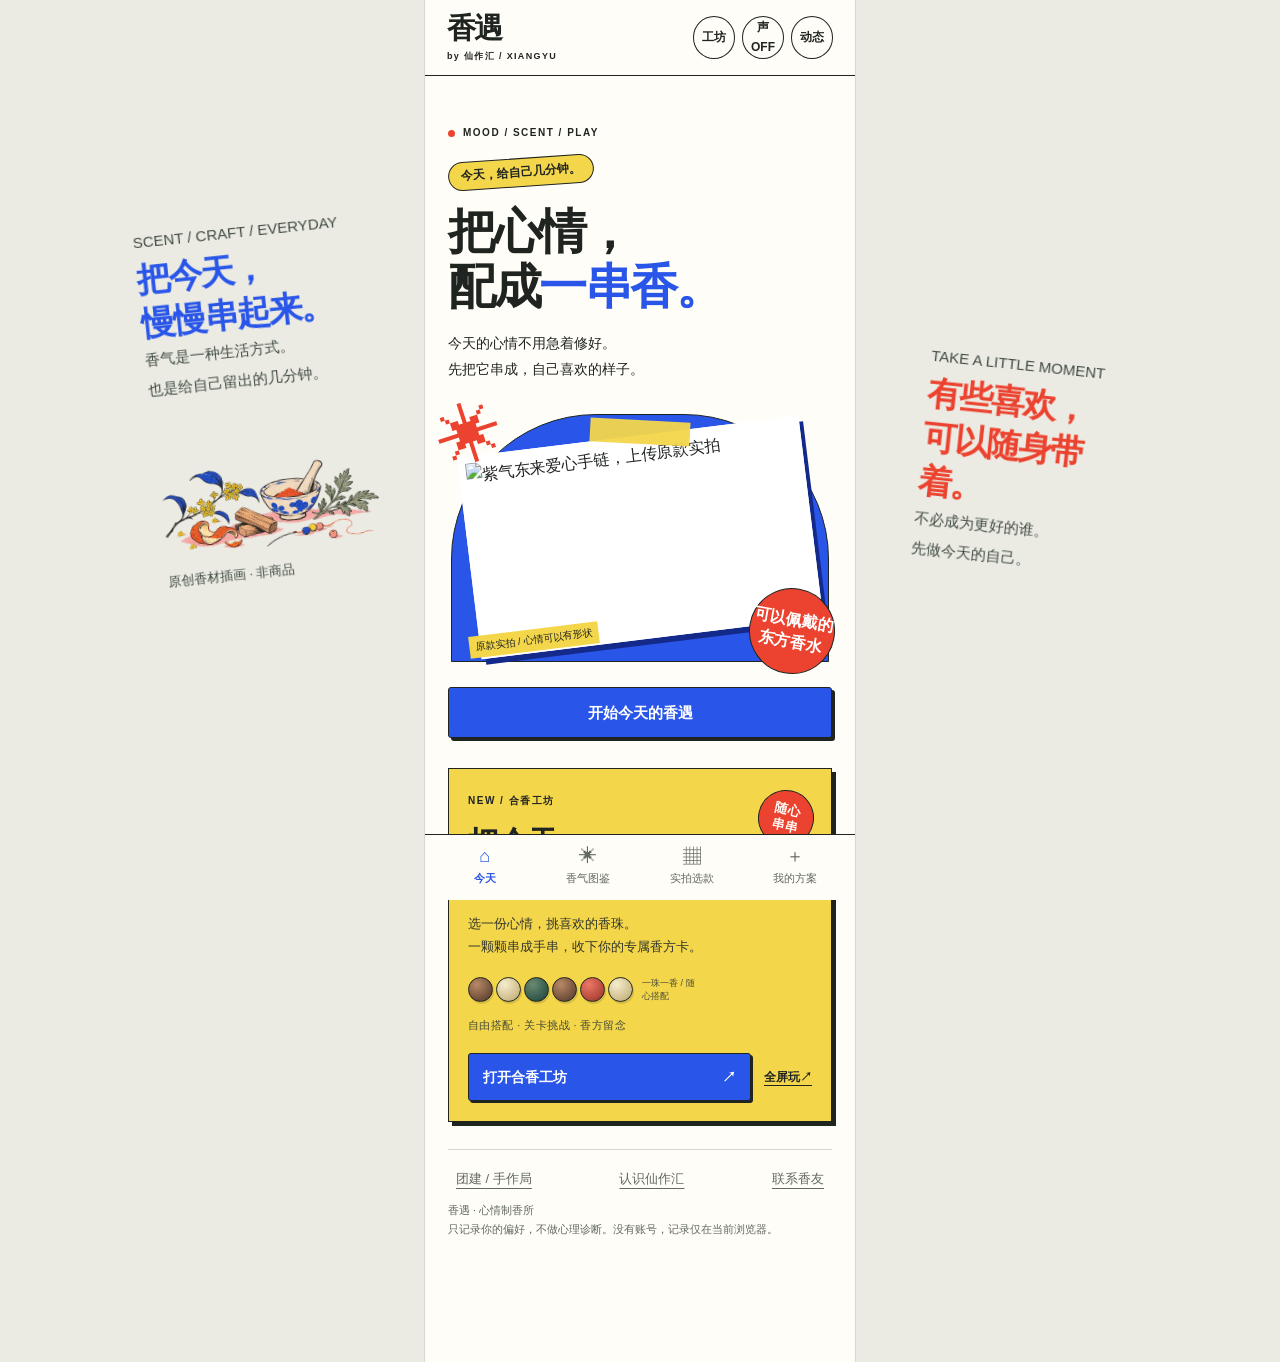
==== index.html @ 8d330be5 "Add files via upload" ====
<!doctype html>
<html lang="zh-CN"><head><meta charset="utf-8"><meta name="viewport" content="width=device-width,initial-scale=1,viewport-fit=cover"><meta name="xiangyu-app" content="v32-transfer"><meta name="theme-color" content="#fffdf7"><meta name="description" content="香遇 by 仙作汇。把心情配成一串香：轻量心境选择、香型意向、实拍参考与可编辑购买方案。"><title>香遇 · 心情制香所｜仙作汇</title><link rel="stylesheet" href="play.css"><link rel="stylesheet" href="v30.css"><link rel="stylesheet" href="photo-viewer.css"><script src="play-data.js" defer></script><link rel="stylesheet" href="play-motion.css"><script src="play-motion.js" defer></script><script src="photo-viewer.js" defer></script><script src="craft-intent.js" defer></script><script src="play.js" defer></script><link rel="stylesheet" href="game-embed.css"><script src="game-embed.js" defer></script><script src="offline-register.js" defer></script></head>
<body><a class="skip-link" href="#app">跳到内容</a><aside class="desktop-note" aria-hidden="true"><span>SCENT / CRAFT / EVERYDAY</span><b>把今天，<br>慢慢串起来。</b><p>香气是一种生活方式。<br>也是给自己留出的几分钟。</p><img class="desktop-art" loading="lazy" src="illustration.png" alt=""><small>原创香材插画 · 非商品</small></aside><aside class="desktop-note desktop-right" aria-hidden="true"><span>TAKE A LITTLE MOMENT</span><b>有些喜欢，<br>可以随身带着。</b><p>不必成为更好的谁。<br>先做今天的自己。</p></aside>
<div class="stage"><header class="masthead"><button class="brand" data-route="home" aria-label="香遇首页">香遇<small>by 仙作汇 / XIANGYU</small></button><div class="header-right"><button class="icon-btn" id="xiangyu-game-nav" data-route="home" aria-label="打开合香工坊">工坊</button><button class="icon-btn" id="sound-toggle" aria-pressed="false" aria-label="开启环境音">声 OFF</button><button class="icon-btn" id="motion-toggle" aria-pressed="false" aria-label="暂停动画">动态</button></div></header><main id="app" tabindex="-1"></main>
<section id="studio-container" class="studio-wrap" hidden><div class="studio-intro"><p class="eyebrow">MY BEAD PLAN</p><h2>我的香珠方案</h2><p class="muted">每件独立调整；混合方案也单独保存。</p></div><div id="studio-loading" class="studio-loading" role="status">正在打开你的方案工作台…</div><iframe id="studio-frame" title="香遇完整购买方案工作台" data-src="atelier.html" loading="lazy"></iframe><div class="studio-actions"><button class="btn" id="studio-contact">复制方案 · 联系香友</button><button class="btn white" data-route="library">继续选款</button></div><p class="tiny" style="padding:0 22px">文字可编辑。尚未下单或付款，店主确认可制作性、报价和工期后再成交。</p></section>
<nav class="footer-nav" aria-label="主要导航"><button data-route="home"><b>⌂</b>今天</button><button data-route="atlas"><b>✳</b>香气图鉴</button><button data-route="library"><b>▦</b>实拍选款</button><button data-route="plan"><b>＋</b><span id="plan-badge">我的方案</span></button></nav></div><div id="toast" class="toast" role="status" hidden></div></body></html>
---- play.css ----
@charset "UTF-8";
:root{--paper:#fffdf7;--ink:#202421;--blue:#2956e8;--red:#eb432f;--yellow:#f4d64b;--pink:#f2a7bd;--green:#2e755f;--line:#242820;--soft:#ecebe3;--muted:#626961}
*{box-sizing:border-box}html{scroll-behavior:smooth;scrollbar-width:none}html::-webkit-scrollbar{display:none}body{margin:0;background:#ecebe3;color:var(--ink);font-family:Arial,'PingFang SC','Microsoft YaHei',sans-serif;font-size:16px;line-height:1.6}button,input,textarea,select{font:inherit}button,a,input,select,textarea{-webkit-tap-highlight-color:transparent}button{cursor:pointer;color:inherit}button:focus-visible,a:focus-visible,input:focus-visible,select:focus-visible,textarea:focus-visible{outline:3px solid var(--blue);outline-offset:4px}[hidden]{display:none!important}button{touch-action:manipulation}a{color:inherit}.stage{width:min(100%,430px);min-height:100svh;margin:auto;background:var(--paper);position:relative;box-shadow:0 0 0 1px #20242118}.masthead{height:76px;padding:14px 22px;display:flex;align-items:center;justify-content:space-between;border-bottom:1.5px solid var(--ink);position:relative;z-index:10;background:var(--paper)}.brand{border:0;background:transparent;text-align:left;line-height:1.1;padding:0;font-weight:950;font-size:29px;letter-spacing:-2px}.brand small{display:block;letter-spacing:.15em;font-size:9px;font-weight:600;margin-top:7px}.header-right{display:flex;gap:7px}.icon-btn{background:transparent;border:1.3px solid var(--ink);width:42px;min-height:42px;border-radius:50%;font-size:12px;font-weight:800}.icon-btn[aria-pressed=true]{background:var(--blue);color:white}.page{padding:24px 23px 112px;min-height:calc(100svh - 76px)}.page.quiet{background:#fffefb}.eyebrow{font-size:10px;letter-spacing:.15em;font-weight:800;text-transform:uppercase;display:flex;align-items:center;gap:8px;margin:0 0 17px}.eyebrow:before{content:'';width:7px;height:7px;border-radius:50%;background:var(--red)}h1,h2,h3,p{margin-top:0}h1{font-size:43px;line-height:1.12;font-weight:950;letter-spacing:-2.5px;margin-bottom:18px}h2{font-size:32px;line-height:1.25;letter-spacing:-1.5px;margin-bottom:14px}h3{font-size:19px;line-height:1.35;letter-spacing:-.5px;margin-bottom:8px}.muted{color:var(--muted);font-size:14px}.tiny{font-size:11px;line-height:1.7;color:var(--muted)}.intro{font-size:15px;line-height:1.85;max-width:33ch}.accent{color:var(--red)}.italic{font-family:Georgia,serif;font-style:italic;letter-spacing:-1px;font-weight:400}.pill{display:inline-block;background:var(--yellow);border:1px solid var(--ink);border-radius:30px;padding:4px 12px;font-size:12px;transform:rotate(-4deg);font-weight:800}.hero{padding-top:25px}.hero h1{font-size:48px;line-height:1.14;margin-bottom:8px}.hero h1 .blue{color:var(--blue)}.hero .intro{font-size:14px;max-width:none;margin:16px 0}.hero-visual{position:relative;margin:32px 3px 25px;height:248px;background:var(--blue);border:1.5px solid var(--ink);border-radius:145px 145px 0 0;isolation:isolate}.hero-photo{position:absolute;right:16px;top:21px;bottom:22px;width:calc(100% - 32px);height:calc(100% - 43px);object-fit:contain;background:#fff;transform:rotate(-7deg);border:7px solid white;box-shadow:4px 6px 0 #132a8b}.hero-tape{position:absolute;background:var(--yellow);height:24px;width:100px;left:calc(50% - 50px);top:5px;transform:rotate(3deg);z-index:2;opacity:.95}.circle-sticker{position:absolute;right:-7px;bottom:-13px;width:86px;height:86px;border-radius:50%;background:var(--red);border:1.5px solid var(--ink);color:white;display:grid;place-content:center;font-size:16px;line-height:1.35;text-align:center;transform:rotate(10deg);font-weight:900}.hero-caption{position:absolute;bottom:10px;left:17px;background:var(--yellow);font-size:10px;padding:3px 6px;transform:rotate(-7deg)}.scribble{font-family:Georgia,serif;position:absolute;left:-13px;top:-31px;font-size:65px;color:var(--red);z-index:3;transform:rotate(-18deg)}.actions{display:flex;flex-direction:column;gap:11px;margin-top:22px}.btn{border:1.5px solid var(--ink);border-radius:3px;background:var(--yellow);font-size:15px;font-weight:800;min-height:51px;padding:13px 17px;line-height:1.5;text-decoration:none;text-align:center;display:inline-flex;justify-content:center;align-items:center;gap:8px;box-shadow:3px 3px 0 var(--ink)}.btn:active{transform:translate(2px,2px);box-shadow:1px 1px 0 var(--ink)}.btn.blue{background:var(--blue);color:white}.btn.white{background:transparent;box-shadow:none}.btn.small{padding:8px 12px;min-height:44px;font-size:13px}.btn:disabled{opacity:.45;cursor:not-allowed}.text-btn{background:none;border:0;text-decoration:underline;text-underline-offset:5px;font-size:13px;min-height:44px;padding:8px;color:var(--muted)}.footer-nav{display:grid;grid-template-columns:repeat(4,1fr);position:fixed;bottom:0;left:50%;transform:translateX(-50%);width:min(100%,430px);background:var(--paper);border-top:1.5px solid var(--ink);padding:9px 8px max(10px,env(safe-area-inset-bottom));z-index:30}.footer-nav button{border:0;background:transparent;min-height:46px;font-size:11px;line-height:1.5;display:grid;justify-items:center;color:var(--muted)}.footer-nav button b{font-size:18px;line-height:1.25;font-weight:500}.footer-nav button[aria-current=page]{color:var(--blue);font-weight:900}.home-links{display:flex;justify-content:space-between;gap:4px;border-top:1px solid #d6d7cd;margin-top:22px;padding-top:7px}.backrow{display:flex;align-items:center;justify-content:space-between;margin-bottom:22px}.back{border:0;background:none;font-size:12px;padding:7px 0;min-height:40px}.progress{display:flex;gap:5px}.progress i{display:block;width:27px;height:4px;background:#dedfd6}.progress i.done{background:var(--blue)}.chapter{font:italic 16px Georgia,serif;margin-bottom:5px;color:var(--blue)}.weather-grid{display:grid;grid-template-columns:1fr 1fr;gap:10px;margin-top:24px}.option{min-height:108px;background:var(--paper);border:1.5px solid #c8ccc3;text-align:left;padding:16px;border-radius:4px;position:relative;transition:transform .18s,background .18s}.option strong{display:block;font-size:16px;font-weight:800;margin-top:5px}.option small{display:block;font-size:12px;line-height:1.6;color:var(--muted)}.option .symbol{font-size:28px;line-height:1;font-weight:400;color:var(--blue)}.option.selected{border-color:var(--ink);background:var(--yellow);box-shadow:3px 3px 0 var(--ink);transform:rotate(-1.5deg)}.option.selected:after{content:'✓';position:absolute;right:9px;top:7px;font-size:12px;font-weight:bold}.chips{display:flex;flex-wrap:wrap;gap:9px;margin:22px 0}.chip{border:1.3px solid #919a8d;background:var(--paper);padding:10px 16px;border-radius:35px;min-height:44px;font-size:14px}.chip.on{background:var(--blue);color:white;border-color:var(--blue)}.acceptance{background:#f1f1e7;padding:16px 18px;margin-top:20px;border-left:3px solid var(--green);font-size:15px}.label{display:block;font-size:14px;margin:17px 0 7px;font-weight:700}input[type=text],input[type=search],textarea,select{width:100%;background:white;border:1.3px solid #acb4a5;border-radius:4px;padding:13px;color:var(--ink);min-height:48px;font-size:16px}textarea{resize:vertical;min-height:100px}input[type=range]{width:100%;accent-color:var(--blue);min-height:36px}.field-pair{display:grid;grid-template-columns:1fr 1fr;gap:14px}.field-pair>div{min-width:0}.breath-area{min-height:310px;display:grid;place-items:center;position:relative}.breath-orbit{width:205px;height:205px;border:1px solid #d8d9cd;border-radius:50%;display:grid;place-items:center;position:relative}.breath-orbit:after{content:'';position:absolute;inset:-22px;border:1px dashed #d8d9cd;border-radius:50%}.breath-disc{width:158px;height:158px;background:#dce8de;border-radius:50%;display:flex;flex-direction:column;align-items:center;justify-content:center;position:relative;z-index:1;animation:breathe 12s ease-in-out infinite}.breath-disc strong{font-size:27px;font-weight:500;letter-spacing:5px}.breath-disc span{font:14px Georgia,serif;margin-top:6px;color:var(--green)}@keyframes breathe{0%,100%{transform:scale(.87)}25%{transform:scale(1.15)}50%{transform:scale(1.15)}75%{transform:scale(.87)}}.breath-note{text-align:center;font-size:13px;color:var(--green)}.ingredient-card{border:1.5px solid var(--ink);padding:21px;margin:15px 0;position:relative;background:var(--pink);border-radius:5px;overflow:hidden}.ingredient-card.blue-card{background:#e3ebff}.ingredient-card.yellow-card{background:#f9e9a0}.ingredient-card .scent-number{font:italic 35px Georgia,serif;color:#0005;position:absolute;right:18px;top:15px}.ingredient-card h3{font-size:24px;max-width:80%;margin-bottom:8px}.ingredient-card p{font-size:14px;line-height:1.7;margin-bottom:12px}.ingredient-card.chosen{box-shadow:4px 4px 0 var(--ink)}.ingredient-card .row{display:flex;gap:8px}.ingredient-card button{flex:1;min-height:43px;padding:8px;font-size:13px;background:#fff9;border:1px solid var(--ink);border-radius:3px}.ingredient-card .back-note{font-size:12px;padding:12px;background:#fffc;margin:10px 0}.preview-circle{width:100%;height:250px;display:block;background:#f4f4e9;border-radius:50%}.preview-caption{text-align:center;font-size:11px;color:var(--muted);margin-top:9px}.palette-row{display:grid;grid-template-columns:repeat(3,1fr);gap:10px;margin-top:22px}.palette{padding:14px 4px;border:1.4px solid #b2b8aa;background:white;border-radius:4px;font-size:11px;min-height:84px}.palette.on{border-color:var(--blue);box-shadow:2px 2px 0 var(--blue)}.palette i{display:inline-block;width:24px;height:24px;border-radius:50%;margin:0 2px;border:1px solid #0002}.size-preview{background:#f0f0e6;padding:16px;text-align:center;border:1px dashed #919a8d;margin:20px 0}.size-preview b{font-size:24px;color:var(--blue)}.ritual-zone{display:grid;place-items:center;min-height:265px;position:relative}.ritual-ring{position:absolute;width:254px;height:254px;border-radius:50%;border:1px dashed #b9bcae;animation:rotate 32s linear infinite}.ritual-ring:after{content:'·';position:absolute;top:-22px;left:120px;color:var(--red);font-size:40px}.ritual-orb{width:187px;height:187px;border-radius:50%;border:1px solid #202421;background:radial-gradient(circle at 33% 28%,#94a28a,#647c63 57%,#244e3d);box-shadow:inset -12px -13px 20px #0003,8px 12px 0 #20242115;display:grid;place-items:center;color:white;font:italic 48px Georgia,serif;touch-action:none}.ritual-orb:active{transform:rotate(18deg) scale(.96)}@keyframes rotate{to{transform:rotate(360deg)}}.ritual-tabs{display:grid;grid-template-columns:repeat(4,1fr);gap:7px;margin-top:8px}.ritual-tabs span{font-size:12px;text-align:center;border-bottom:3px solid #dedfd6;padding-bottom:10px}.ritual-tabs span.done{border-color:var(--blue);color:var(--blue);font-weight:bold}.tap-note{text-align:center;margin-top:18px;font-size:14px}.result-stamp{font:italic 13px Georgia,serif;color:var(--blue);letter-spacing:1px;display:flex;justify-content:space-between}.result-title{text-align:center;margin-top:21px}.result-title h1{font-size:38px}.result-title .pill{margin-top:4px;background:var(--pink)}.result-quote{text-align:center;margin:20px 10px;font-size:15px;line-height:1.85}.ticket{border:1px solid #9ca694;border-radius:3px;padding:18px;margin-top:20px;position:relative;background:#f3f4eb}.ticket dl{margin:0;display:grid;grid-template-columns:70px 1fr;gap:9px;font-size:13px}.ticket dt{color:var(--muted)}.ticket dd{margin:0;font-weight:600;word-break:break-word}.section-label{display:flex;justify-content:space-between;align-items:center;margin:26px 0 12px}.section-label b{font-size:16px}.section-label span{font-size:11px;color:var(--muted)}.photo-grid{display:grid;grid-template-columns:1fr 1fr;gap:15px 11px}.photo-card{min-width:0;background:#fff;border:1px solid #bdc2b5;padding:7px 7px 11px;position:relative}.photo-card:nth-child(3n+1){transform:rotate(-1deg)}.photo-card img{display:block;width:100%;aspect-ratio:4/3;object-fit:contain;background:#fff}.photo-card h3{font-size:12px;line-height:1.55;margin:9px 2px 4px;word-break:break-word}.photo-card p{font-size:10px;color:var(--muted);margin:0 2px 8px}.photo-card button{width:100%;border:1px solid var(--ink);background:var(--paper);min-height:40px;font-size:12px}.photo-card.selected{outline:2px solid var(--blue)}.photo-card.selected button{background:var(--blue);color:white}.card-image{display:block;width:100%;height:auto;border:1px solid var(--ink);margin:22px 0 12px}.share-placeholder{background:#e9eade;padding:30px 20px;border:1px dashed var(--ink)}.nav-tabs{display:flex;gap:7px;overflow-x:auto;max-width:100%;padding-bottom:9px}.nav-tabs button{white-space:nowrap;border:1px solid #9da693;background:white;padding:8px 12px;border-radius:30px;min-height:42px;font-size:12px}.nav-tabs button.active{background:var(--blue);color:white}.atlas-grid{display:grid;grid-template-columns:1fr 1fr;gap:12px;margin-top:20px}.atlas-item{border:1px solid #c7cbbd;padding:17px 12px;border-radius:4px;background:#f0f1e9;min-height:125px}.atlas-item.unlocked{background:var(--yellow);border-color:var(--ink)}.atlas-item .num{font:italic 24px Georgia,serif;display:block;color:#737d6b}.atlas-item strong{display:block;font-size:16px;margin-top:9px}.atlas-item small{font-size:11px}.diary-item{border-top:1px solid #c7cbbd;padding:15px 0}.diary-item button{border:0;background:transparent;text-align:left;min-height:44px;width:100%;font-size:14px}.info-row{border-top:1px solid #c7cbbd;padding:19px 0;font-size:14px}.info-row b{display:block;font-size:17px;margin-bottom:6px}.contact-code{background:var(--blue);color:white;text-align:center;border:1.5px solid var(--ink);padding:24px 8px;margin:25px 0}.contact-code b{font-size:29px;letter-spacing:1px;display:block}.contact-code span{font-size:12px}.contact-code button{background:white;color:var(--blue);border:0;padding:10px 20px;font-size:13px;margin-top:16px;min-height:44px}.order-list{padding-left:22px;font-size:14px;line-height:2.2}.callout{font-size:12px;line-height:1.8;background:#f4f1e5;padding:13px;border-left:2px solid var(--red);margin:20px 0}.art{width:100%;height:150px;object-fit:contain;margin-top:15px}.illustration-label{font-size:10px;color:var(--muted);text-align:right}.studio-wrap{padding:0 0 88px}.studio-intro{padding:18px 21px 0;font-size:12px}.studio-intro h2{font-size:27px}.studio-wrap iframe{width:100%;height:calc(100svh - 230px);min-height:590px;display:block;border:0;background:var(--paper)}.studio-actions{padding:12px 20px;display:flex;gap:8px}.studio-actions .btn{flex:1;font-size:12px;padding:10px 4px}.copy-fallback{width:100%;min-height:110px;margin-top:14px}.toast{position:fixed;z-index:90;bottom:90px;left:50%;transform:translateX(-50%);background:var(--ink);color:white;padding:13px 20px;max-width:90vw;width:max-content;border-radius:6px;font-size:13px;box-shadow:0 2px 10px #0003}.desktop-note{position:fixed;top:24%;width:240px;font-size:15px;line-height:2;left:calc(50% - 530px);color:#3f4b40;transform:rotate(-6deg)}.desktop-note b{display:block;font-size:38px;line-height:1.3;letter-spacing:-2px;color:var(--blue)}.desktop-right{left:auto;right:calc(50% - 535px);top:39%;transform:rotate(6deg);width:220px}.desktop-right b{color:var(--red)}.desktop-art{display:block;width:240px;max-height:220px;object-fit:contain}.section-ribbon{background:var(--yellow);border:1px solid var(--ink);padding:9px 13px;margin-top:23px;font-size:12px;transform:rotate(-1deg)}.empty{padding:30px 18px;background:#f2f2e9;border:1px dashed #9ba793;text-align:center;font-size:14px}.loading{padding:30px 20px;text-align:center}.paused *,body.paused *:before,body.paused *:after{animation-play-state:paused!important;transition:none!important;scroll-behavior:auto!important}.route-enter{animation:enter .24s ease-out}@keyframes enter{from{opacity:.5;transform:translateY(8px)}to{opacity:1;transform:none}}@media(max-width:1000px){.desktop-note{display:none}}@media(max-width:374px){.page{padding:21px 18px 108px}.hero h1{font-size:44px}h1{font-size:39px}.hero-visual{height:224px}.field-pair{gap:9px}.masthead{padding:13px 18px}.ritual-zone{min-height:270px}}@media(prefers-reduced-motion:reduce){*,*:before,*:after{animation:none!important;transition:none!important;scroll-behavior:auto!important}.breath-disc{transform:none!important}}

.page[data-route=result]{padding-bottom:250px}.page[data-route=result] .actions{position:fixed;bottom:78px;left:50%;transform:translateX(-50%);width:min(calc(100% - 46px),384px);z-index:24;background:var(--paper);padding:10px 0 13px;margin:0;border-top:1px solid #b9c1ae;gap:8px}.page[data-route=result] .actions .btn{min-height:47px;padding:10px 14px}
---- v30.css ----
/* v30: quiet utility pages, responsive controls and honest empty states. */
.skip-link{position:fixed;left:12px;top:-80px;z-index:110;background:#fffdf7;border:2px solid #2956e8;padding:12px}.skip-link:focus{top:12px}
.stage{min-height:100dvh}.page{min-width:0}.page h1{overflow-wrap:anywhere}.page h1:focus,.page h2:focus{outline:none}input,textarea,select,button{max-width:100%}input,textarea,select{scroll-margin-top:20px}textarea{line-height:1.7}.page [readonly]{background:#f3f4eb}.header-right{flex-shrink:0}.home-links{flex-wrap:wrap}.footer-nav{padding-bottom:max(10px,env(safe-area-inset-bottom))}.photo-card .photo-zoom{display:block;background:#fff;border:0;padding:0;min-height:0;aspect-ratio:4/3;overflow:hidden;position:relative}.photo-card .photo-zoom:after{content:'↗';position:absolute;right:4px;bottom:4px;width:22px;height:22px;display:grid;place-items:center;border:1px solid #202421;background:#fffdf7;font-size:13px}.photo-card .photo-zoom img{width:100%;height:100%;object-fit:contain}.photo-card.selected .photo-zoom{background:white}.photo-unavailable{font-size:11px;display:grid;height:100%;place-content:center;padding:10px;background:#f1f1e7}.photo-card{content-visibility:auto;contain-intrinsic-size:auto 235px}.photo-card h3{min-height:38px}.selection-tray{position:sticky;bottom:78px;z-index:12;background:#fffdf7f5;border:1px solid #202421;padding:12px;box-shadow:3px 3px 0 #20242122}.selection-tray b{font-size:13px}.selection-tray .btn{min-height:44px;padding:9px 12px;font-size:13px}.page[data-route=library]{padding-bottom:105px}.atlas-item{width:100%;text-align:left;color:#202421;cursor:pointer}.atlas-item strong{line-height:1.5;overflow-wrap:anywhere}.atlas-item:focus-visible{outline:3px solid #2956e8}.atlas-detail{border:1.5px solid #202421;padding:23px;margin-top:24px;background:#e3ebff}.atlas-detail p{font-size:14px}.atlas-detail .actions{margin-top:12px}.diary-item button{display:block;line-height:1.8}.workshop-note{margin-top:30px;border-top:2px solid #2956e8;padding-top:25px;scroll-margin-top:20px}.workshop-note h2{font-size:26px}.workshop-note textarea{min-height:200px}.faq{margin-top:30px;border-top:1px solid #b9c1ae;padding-top:22px}.faq h2{font-size:24px}.faq details{border-bottom:1px solid #d6d7cd;padding:15px 0}.faq summary{font-size:14px;font-weight:700;cursor:pointer;min-height:28px}.faq p{font-size:13px;margin:12px 0 2px;line-height:1.9;color:#626961}.studio-wrap{position:relative}.studio-loading{padding:24px 20px;margin:0 20px;border:1px dashed #acb4a5;color:#626961;text-align:center;font-size:14px}.studio-loading .btn{display:flex;margin-top:12px}.studio-wrap iframe:not([src]):not([srcdoc]){height:0;min-height:0}.studio-intro{padding-top:24px}.studio-wrap iframe{height:calc(100dvh - 210px);min-height:520px}.studio-actions{flex-wrap:wrap}.studio-actions .btn{min-width:145px}.card-image{object-fit:contain}.share-placeholder{min-height:100px}.page[data-route=share]{padding-bottom:130px}.page[data-route=contact] .order-list{padding-left:20px;line-height:2}.page[data-route=contact] .info-row{line-height:1.9}.art{content-visibility:auto}.toast{overflow-wrap:anywhere;max-height:36dvh;overflow-y:auto;pointer-events:none}.backrow{gap:12px}.progress{flex-shrink:0}
@media(max-width:374px){.page{padding-left:18px;padding-right:18px}h1{font-size:37px;letter-spacing:-1.8px}.hero h1{font-size:42px}.masthead{padding-left:18px;padding-right:18px}.icon-btn{width:40px;height:40px;font-size:11px}.selection-tray{bottom:77px;padding:10px}.contact-code b{font-size:26px}.result-stamp{font-size:10px;gap:6px}.photo-grid{gap:14px 10px}.photo-card h3{font-size:11px}.photo-card button:not(.photo-zoom){font-size:11px}.page[data-route=result] .actions{width:calc(100% - 36px)}}
@media(max-height:730px){.breath-area{min-height:260px}.ritual-zone{min-height:235px}.ritual-ring{width:225px;height:225px}.page[data-route=result] .actions .btn{min-height:43px}.page[data-route=result]{padding-bottom:230px}}
@media(min-width:1001px){.desktop-note{width:220px;left:calc(50% - 490px)}.desktop-right{left:auto;right:calc(50% - 490px);width:210px}.desktop-note b{font-size:34px}.desktop-art{width:220px}}
/* Final pass: keep the first product row visible above the selection tray. */
.page[data-route=library] h1{font-size:36px;line-height:1.12;margin-bottom:13px}.page[data-route=library] .backrow{margin-bottom:15px}.page[data-route=library] .eyebrow{margin-bottom:12px}.page[data-route=library] .muted{margin-bottom:12px}.page[data-route=library] .label{margin-top:12px}.page[data-route=library] #gallery-result-count{margin:5px 0 12px}.selection-tray{display:grid;grid-template-columns:1fr 1fr;gap:7px}.selection-tray>b{grid-column:1/-1}.selection-tray .btn{font-size:12px;padding:8px;line-height:1.45}
.craft-ticket>strong{font-size:25px;display:block;overflow-wrap:anywhere}.craft-ticket>p{font-size:13px;margin:8px 0}.craft-chips{display:flex;flex-wrap:wrap;gap:7px;margin-top:13px}.craft-chips span{font-size:11px;border:1px solid #a7b2a0;background:#fffdf7;padding:4px 9px;border-radius:20px}.craft-photo{max-width:280px;margin:18px auto;background:#fff;content-visibility:visible}.craft-photo p{line-height:1.7;margin:9px 4px}.resume-craft{border-bottom:1px solid #d6d7cd;padding:8px 0}.resume-craft button{font-size:12px}.page[data-route=craft] h1{font-size:38px;line-height:1.14}.page[data-route=craft] .actions{margin-bottom:12px}
@media(max-width:374px){.page[data-route=craft] h1{font-size:34px}.craft-ticket>strong{font-size:22px}.craft-photo{max-width:250px}}
---- photo-viewer.css ----
.product-photo-trigger{position:relative;display:block;width:100%;min-width:0;margin:0;padding:0;border:0;border-radius:inherit;background:#fff;color:#26384d;cursor:zoom-in;overflow:hidden;font:inherit;text-align:inherit;touch-action:manipulation}
.product-photo-trigger:after{content:'放大看图';position:absolute;right:7px;bottom:7px;padding:5px 8px;border-radius:12px;background:#253349e8;color:#fff;font:11px/1.3 system-ui,sans-serif;pointer-events:none;box-shadow:0 1px 5px #0002}
.product-photo-trigger:focus-visible{outline:3px solid #735383;outline-offset:-4px}
.product-photo-trigger:disabled{cursor:default}.product-photo-trigger:disabled:after{display:none}
.product-option>.product-photo-trigger{border-radius:12px 12px 0 0}.product-option>.product-photo-trigger>img{display:block;width:100%;height:270px;aspect-ratio:1/1;object-fit:contain}
.cart-line>.product-photo-trigger{align-self:start;border-radius:8px}.cart-line>.product-photo-trigger>img{display:block;width:100%;height:100px;object-fit:contain}.cart-line>.product-photo-trigger:after{font-size:10px;right:3px;bottom:3px;padding:3px 5px}
.product-photo-dialog{width:min(1000px,calc(100vw - 24px));height:min(900px,calc(100dvh - 24px));max-width:none;max-height:none;padding:0;border:1px solid #d3d9e0;border-radius:24px;background:#faf8f1;color:#253349;box-shadow:0 18px 70px #14253955;overflow:hidden;margin:auto}
.product-photo-dialog::backdrop{background:#172334c9;backdrop-filter:blur(4px)}
.product-photo-dialog .photo-viewer-shell{height:100%;min-height:0;display:flex;flex-direction:column}
.product-photo-dialog .photo-viewer-header{display:flex;align-items:center;justify-content:space-between;gap:12px;padding:12px 15px;flex:none;border-bottom:1px solid #dce0e5;background:#faf8f1}
.product-photo-dialog .photo-viewer-header h2{font:600 16px/1.45 system-ui,sans-serif;margin:0;overflow-wrap:anywhere;display:-webkit-box;-webkit-line-clamp:2;-webkit-box-orient:vertical;overflow:hidden}
.product-photo-dialog button{font:14px/1.3 system-ui,sans-serif;min-height:44px;min-width:44px;padding:10px 13px;flex:none;border:1px solid #c6cfdb;border-radius:14px;background:#fff;color:#253349;cursor:pointer;touch-action:manipulation}
.product-photo-dialog button:focus-visible,.product-photo-dialog .photo-viewer-stage:focus-visible{outline:3px solid #82679b;outline-offset:-3px}.product-photo-dialog button:disabled{opacity:.4;cursor:default}
.product-photo-dialog .photo-viewer-stage{position:relative;flex:1;min-height:0;min-width:0;overflow:auto;overscroll-behavior:contain;background:#e8edf1;-webkit-overflow-scrolling:touch;touch-action:pan-x pan-y pinch-zoom}
.product-photo-dialog .photo-viewer-stage:not(.is-zoomed){overflow:hidden}
.product-photo-dialog .photo-viewer-canvas{display:grid;place-items:center;min-width:100%;min-height:100%;padding:12px;box-sizing:border-box}
.product-photo-dialog .photo-viewer-image{display:block;flex:none;max-width:none;max-height:none;object-fit:contain;user-select:none;-webkit-user-select:none}
.product-photo-dialog .photo-viewer-image[hidden]{display:none}.product-photo-dialog .is-zoomed{cursor:grab}.product-photo-dialog .is-zoomed:active{cursor:grabbing}
.product-photo-dialog .photo-viewer-status{position:absolute;inset:0;margin:0;display:grid;place-items:center;padding:24px;text-align:center;font-size:14px;pointer-events:none}.product-photo-dialog .photo-viewer-status[hidden]{display:none}
.product-photo-dialog .photo-viewer-footer{flex:none;padding:10px 12px max(10px,env(safe-area-inset-bottom));background:#faf8f1;border-top:1px solid #dce0e5}
.product-photo-dialog .photo-viewer-tools{display:flex;align-items:center;justify-content:center;gap:8px}.product-photo-dialog output{min-width:35px;text-align:center;font:600 14px system-ui,sans-serif}.product-photo-dialog .photo-viewer-footer p{margin:7px 0 0;font:11px/1.4 system-ui,sans-serif;text-align:center;color:#607081}
@media(max-width:650px){.mood-studio.studio-ready .product-option>.product-photo-trigger>img{height:auto;aspect-ratio:1/1}.cart-line>.product-photo-trigger>img{height:70px}.product-photo-dialog{width:calc(100vw - 12px);height:calc(100dvh - 12px - env(safe-area-inset-top));border-radius:20px}.product-photo-dialog .photo-viewer-header{padding:10px}.product-photo-dialog .photo-viewer-header h2{font-size:14px}.product-photo-dialog .photo-viewer-header button{padding:10px;min-width:64px}.product-photo-dialog .photo-viewer-footer{padding-top:8px}.product-photo-dialog .photo-viewer-tools{gap:6px}}
@supports not(height:100dvh){.product-photo-dialog{height:calc(100vh - 24px)}}
---- play-motion.css ----
/* v30 motion uses transform/opacity; product photo pixels remain untouched. */
.route-enter{animation:none}.stage{isolation:isolate}.btn,.icon-btn,.chip,.ingredient-card button,.photo-card button{transition:transform .18s ease,box-shadow .18s ease,background .18s ease}.progress i{transition:background .2s ease}.ingredient-card .back-note{animation:note-unfold .3s ease-out}@keyframes note-unfold{from{opacity:0;transform:translateY(-6px)}to{opacity:1;transform:none}}
.scent-dock{position:sticky;top:8px;z-index:8;display:grid;grid-template-columns:1fr 100px;align-items:center;background:#fffdf7f5;border:1px solid #202421;border-radius:5px;padding:8px 12px;box-shadow:3px 3px 0 #20242114;min-height:89px;margin:16px 0}.scent-dock>span{font-size:13px;font-weight:800}.scent-dock>small{font-size:9px;color:#626961;grid-column:1;grid-row:2}.scent-dock #scent-ring{grid-column:2;grid-row:1/3;width:100px}.scent-dock svg{height:76px;background:transparent}.scent-dock .landed{animation:ring-land .65s ease-out}@keyframes ring-land{30%{transform:scale(1.12) rotate(6deg)}to{transform:none}}.flying-bead{position:fixed;width:23px;height:23px;z-index:85;border-radius:50%;pointer-events:none;background:radial-gradient(circle at 30% 25%,#dec9aa,#866748 58%,#3d3328);box-shadow:0 3px 6px #0003}.scent-particle{position:absolute;left:50%;top:48%;width:6px;height:6px;border-radius:50%;pointer-events:none;z-index:3}.result-title{position:relative}.aroma-smoke{position:absolute;inset:0;pointer-events:none;overflow:hidden;border-radius:50%}.aroma-smoke i{position:absolute;left:43%;top:42%;width:54px;height:100px;border:1px solid #2e755f30;border-left:0;border-bottom:0;border-radius:60% 20% 50% 50%;opacity:0;animation:smoke-drift 5.5s ease-out infinite;animation-delay:calc(var(--i)*1.5s)}@keyframes smoke-drift{10%{opacity:.45}to{opacity:0;transform:translate(18px,-100px) rotate(35deg) scale(1.7)}}.ritual-orb{position:relative;z-index:2}.breath-area:before,.breath-area:after{content:'';position:absolute;width:210px;height:210px;border-radius:50%;background:radial-gradient(circle,#b4d8c02e 35%,#89b69b30 60%,transparent 72%);opacity:.25;pointer-events:none}.is-breathing:before,.is-breathing:after{animation:breath-glow 12s ease-in-out infinite}.is-breathing:after{width:260px;height:260px;background:transparent;border:1px solid #90b69b55}.breath-held:before,.breath-held:after{animation-play-state:paused}@keyframes breath-glow{0%,100%{transform:scale(.85);opacity:.25}25%,50%{transform:scale(1.17);opacity:.9}75%{transform:scale(.85);opacity:.25}}
.share-scene{perspective:1100px;margin:22px 0 12px;isolation:isolate;min-width:0}.share-turn{position:relative;transform-style:preserve-3d;transition:transform .55s cubic-bezier(.2,.75,.2,1);aspect-ratio:9/16}.share-scene .card-image{margin:0;width:100%;height:100%;backface-visibility:hidden;-webkit-backface-visibility:hidden}.share-back{position:absolute;inset:0;transform:rotateY(180deg);backface-visibility:hidden;-webkit-backface-visibility:hidden;background:#ecebe3;border:1px solid #202421;padding:30px 24px;display:flex;flex-direction:column;justify-content:space-between}.share-back{overflow-wrap:anywhere}.share-back span{font-size:10px;letter-spacing:.12em}.share-back b{font-size:32px;line-height:1.4;letter-spacing:-1px}.share-back p{font-size:15px;line-height:2}.share-back small{font-size:11px}.share-scene.is-back .share-turn{transform:rotateY(180deg)}
@media(hover:hover){.btn:hover{transform:translateY(-2px);box-shadow:4px 5px 0 #202421}.icon-btn:hover{transform:rotate(-7deg)}}
body.paused .share-turn,body.motion-reduced .share-turn{transition:none}body.motion-reduced .aroma-smoke,body.paused .aroma-smoke{display:none}body.paused .share-scene .share-turn,body.motion-reduced .share-scene .share-turn{transform:none}body.paused .share-back,body.motion-reduced .share-back{transform:none;display:none}body.paused .is-back .share-back,body.motion-reduced .is-back .share-back{display:flex}body.paused .is-back .card-image,body.motion-reduced .is-back .card-image{visibility:hidden}
@media(prefers-reduced-motion:reduce){*,*:before,*:after{animation:none!important;transition:none!important;scroll-behavior:auto!important}.aroma-smoke{display:none}.share-scene .share-turn{transform:none}.share-back{transform:none;display:none}.is-back .share-back{display:flex}.is-back .card-image{visibility:hidden}}
body.motion-background *,body.motion-background *:before,body.motion-background *:after{animation-play-state:paused!important}
.route-trail{position:fixed;top:env(safe-area-inset-top,0px);left:max(0px,calc(50% - 215px));width:min(100%,430px);height:3px;background:#2956e8;transform-origin:left;pointer-events:none;z-index:89}

/* Lightweight mode is capability based, never user-agent based. */
body.motion-light .aroma-smoke i{animation-duration:7s}body.motion-light .ritual-ring{animation-duration:48s}
body.motion-light .share-turn{transition-duration:.35s}
.scent-dock{scroll-margin-top:12px;contain:layout style}.scent-particle,.flying-bead,.route-trail{user-select:none}
@media(max-width:374px){.scent-dock{grid-template-columns:1fr 84px;padding:7px 10px;min-height:82px}.scent-dock #scent-ring{width:84px}.scent-dock svg{height:66px}.share-back{padding:23px 20px}.share-back b{font-size:28px}.share-back p{font-size:14px}}
@media(hover:none){.btn:hover,.icon-btn:hover{transform:none}}
---- game-embed.css ----
/* This entire component is scoped to the homepage game section. */
#xiangyu-game-embed{position:relative;margin:30px 0 27px;padding:24px 19px 20px;isolation:isolate;background:#f4d64b;border:1.5px solid #202421;box-shadow:4px 4px 0 #202421;scroll-margin-top:14px;overflow:hidden}
#xiangyu-game-embed .xyg-kicker{font-size:10px;font-weight:900;letter-spacing:.15em;margin:0 0 15px;color:#202421}
#xiangyu-game-embed h2{font-size:31px;line-height:1.2;letter-spacing:-1.5px;max-width:240px;margin:0 0 13px;color:#202421}
#xiangyu-game-embed .xyg-stamp{position:absolute;top:21px;right:17px;width:56px;height:56px;display:grid;place-content:center;border:1.4px solid #202421;border-radius:50%;background:#eb432f;color:#fffdf7;font-size:13px;font-weight:800;line-height:1.25;transform:rotate(12deg)}
#xiangyu-game-embed .xyg-description{font-size:13px;line-height:1.8;margin:0 0 15px;color:#31362c}
#xiangyu-game-embed .xyg-beads{display:flex;align-items:center;gap:3px;margin:18px 0 14px;min-height:26px}
#xiangyu-game-embed .xyg-beads i{width:25px;height:25px;flex:none;border:1px solid #202421;border-radius:50%;background:radial-gradient(circle at 34% 28%,#b88966,#72503c 67%,#483c32);box-shadow:1px 2px 0 #20242125}
#xiangyu-game-embed .xyg-beads i:nth-child(2),#xiangyu-game-embed .xyg-beads i:nth-child(6){background:radial-gradient(circle at 34% 28%,#f6edcd,#cebd8c 68%,#a5956d)}
#xiangyu-game-embed .xyg-beads i:nth-child(3){background:radial-gradient(circle at 34% 28%,#6b8a72,#31584a 68%,#263e35)}
#xiangyu-game-embed .xyg-beads i:nth-child(5){background:radial-gradient(circle at 34% 28%,#ec7868,#b2473a 68%,#773b30)}
#xiangyu-game-embed .xyg-beads span{font-size:9px;line-height:1.4;margin-left:6px;max-width:56px;color:#4a4d37}
#xiangyu-game-embed .xyg-features{font-size:11px;letter-spacing:.04em;margin:12px 0 19px;color:#454b35}
#xiangyu-game-embed .xyg-actions{display:flex;align-items:center;gap:13px}
#xiangyu-game-embed .xyg-open{border:1.5px solid #202421;border-radius:3px;background:#2956e8;color:#fff;font-weight:800;font-size:14px;min-height:48px;padding:10px 14px;display:flex;align-items:center;justify-content:space-between;gap:14px;flex:1;box-shadow:2px 2px 0 #202421;touch-action:manipulation}
#xiangyu-game-embed .xyg-open:active{transform:translate(1px,1px);box-shadow:1px 1px 0 #202421}
#xiangyu-game-embed .xyg-full{font-size:12px;font-weight:700;text-decoration:underline;text-underline-offset:4px;white-space:nowrap;min-height:44px;display:inline-flex;align-items:center;color:#202421}
#xiangyu-game-embed .xyg-panel{margin:20px -19px -20px;border-top:1.5px solid #202421;background:#fffdf7}
#xiangyu-game-embed .xyg-frame-host{background:#fffdf7;min-width:0;position:relative}
#xiangyu-game-embed iframe{display:block;width:100%;max-width:100%;height:800px;height:clamp(620px,88svh,920px);border:0;background:#fffdf7}
#xiangyu-game-embed .xyg-frame-note{font-size:10px;line-height:1.6;padding:11px 15px;margin:0;background:#ecebe3;color:#626961}
#xiangyu-game-embed.xyg-is-open .xyg-intro{display:none}
#xiangyu-game-embed.xyg-is-open{padding-top:15px}
#xiangyu-game-embed [hidden]{display:none!important}
#xiangyu-game-embed button:focus-visible,#xiangyu-game-embed a:focus-visible{outline:3px solid #202421;outline-offset:4px}
@media(max-width:360px){#xiangyu-game-embed{padding-left:15px;padding-right:15px}#xiangyu-game-embed .xyg-panel{margin-left:-15px;margin-right:-15px}#xiangyu-game-embed h2{font-size:28px}#xiangyu-game-embed .xyg-beads i{width:22px;height:22px}#xiangyu-game-embed .xyg-open{font-size:13px;padding:10px}#xiangyu-game-embed .xyg-actions{gap:10px}}
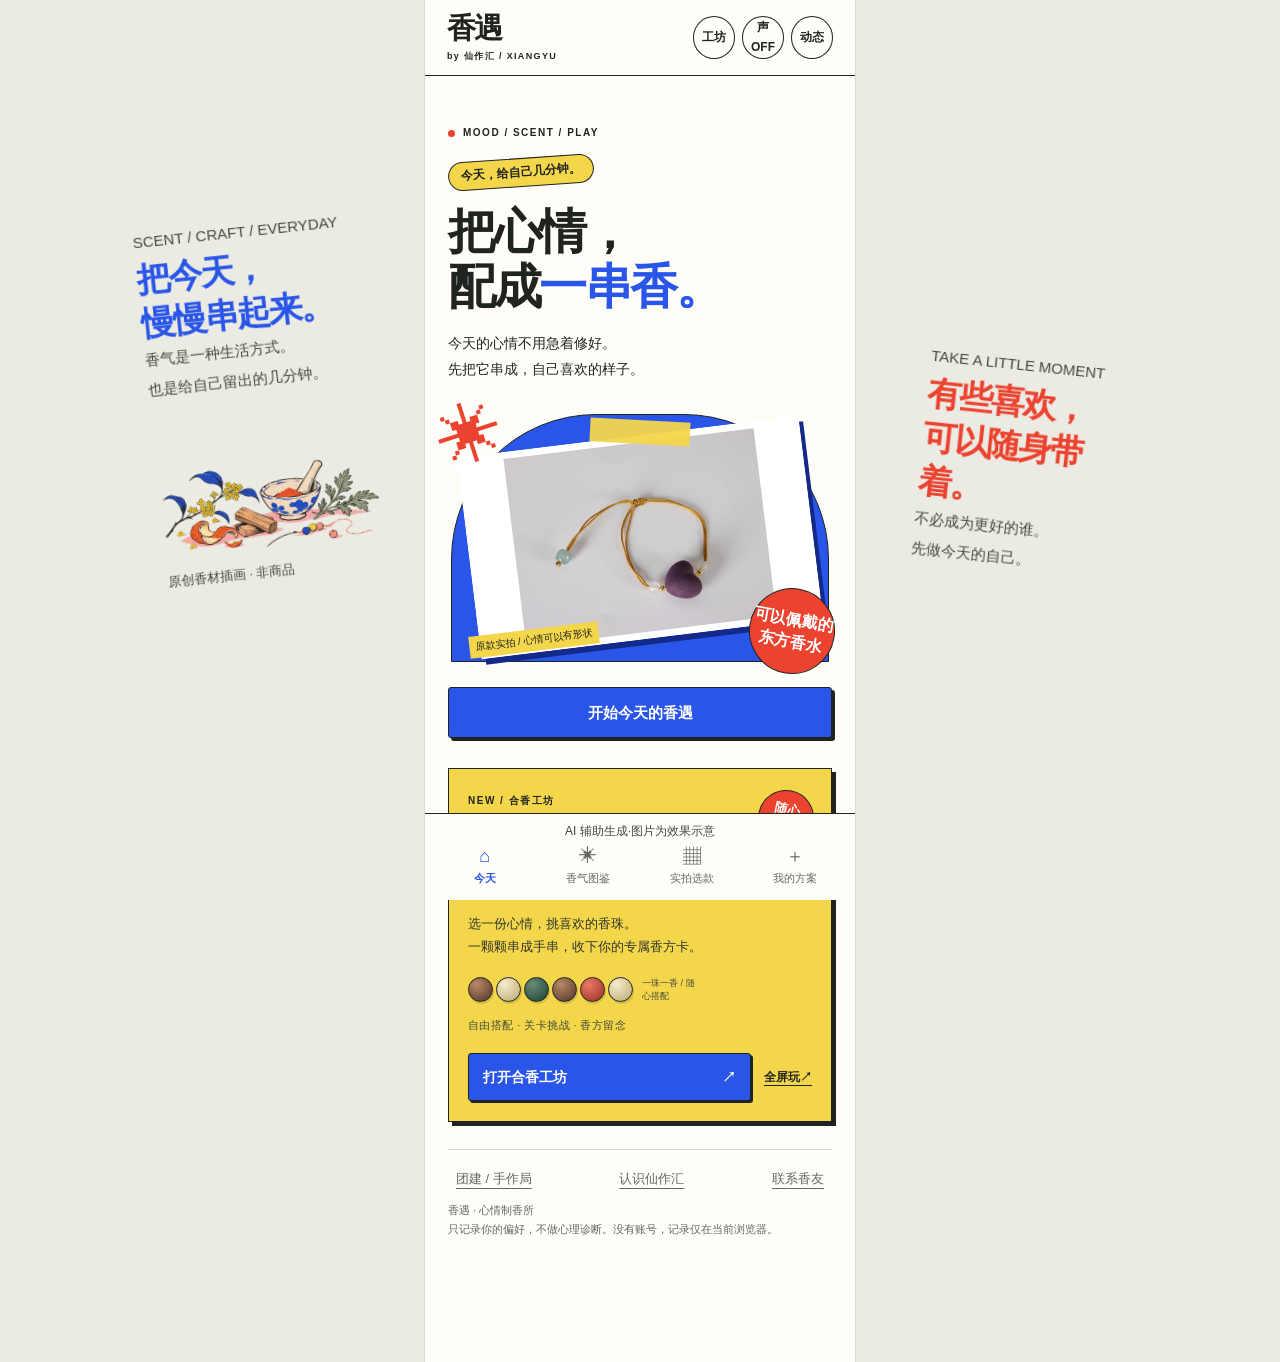
==== commit 3832fe1f: "合规修订：加AI标注、去价格" ====
--- a/index.html
+++ b/index.html
@@ -3,4 +3,4 @@
 <body><a class="skip-link" href="#app">跳到内容</a><aside class="desktop-note" aria-hidden="true"><span>SCENT / CRAFT / EVERYDAY</span><b>把今天，<br>慢慢串起来。</b><p>香气是一种生活方式。<br>也是给自己留出的几分钟。</p><img class="desktop-art" loading="lazy" src="illustration.png" alt=""><small>原创香材插画 · 非商品</small></aside><aside class="desktop-note desktop-right" aria-hidden="true"><span>TAKE A LITTLE MOMENT</span><b>有些喜欢，<br>可以随身带着。</b><p>不必成为更好的谁。<br>先做今天的自己。</p></aside>
 <div class="stage"><header class="masthead"><button class="brand" data-route="home" aria-label="香遇首页">香遇<small>by 仙作汇 / XIANGYU</small></button><div class="header-right"><button class="icon-btn" id="xiangyu-game-nav" data-route="home" aria-label="打开合香工坊">工坊</button><button class="icon-btn" id="sound-toggle" aria-pressed="false" aria-label="开启环境音">声 OFF</button><button class="icon-btn" id="motion-toggle" aria-pressed="false" aria-label="暂停动画">动态</button></div></header><main id="app" tabindex="-1"></main>
 <section id="studio-container" class="studio-wrap" hidden><div class="studio-intro"><p class="eyebrow">MY BEAD PLAN</p><h2>我的香珠方案</h2><p class="muted">每件独立调整；混合方案也单独保存。</p></div><div id="studio-loading" class="studio-loading" role="status">正在打开你的方案工作台…</div><iframe id="studio-frame" title="香遇完整购买方案工作台" data-src="atelier.html" loading="lazy"></iframe><div class="studio-actions"><button class="btn" id="studio-contact">复制方案 · 联系香友</button><button class="btn white" data-route="library">继续选款</button></div><p class="tiny" style="padding:0 22px">文字可编辑。尚未下单或付款，店主确认可制作性、报价和工期后再成交。</p></section>
-<nav class="footer-nav" aria-label="主要导航"><button data-route="home"><b>⌂</b>今天</button><button data-route="atlas"><b>✳</b>香气图鉴</button><button data-route="library"><b>▦</b>实拍选款</button><button data-route="plan"><b>＋</b><span id="plan-badge">我的方案</span></button></nav></div><div id="toast" class="toast" role="status" hidden></div></body></html>
+<nav class="footer-nav" aria-label="主要导航"><p class="aigc-note" role="note" style="grid-column:1/-1;margin:0 0 4px;text-align:center;font-size:12px;line-height:1.4;color:#3d4a42">AI 辅助生成·图片为效果示意</p><button data-route="home"><b>⌂</b>今天</button><button data-route="atlas"><b>✳</b>香气图鉴</button><button data-route="library"><b>▦</b>实拍选款</button><button data-route="plan"><b>＋</b><span id="plan-badge">我的方案</span></button></nav></div><div id="toast" class="toast" role="status" hidden></div></body></html>
